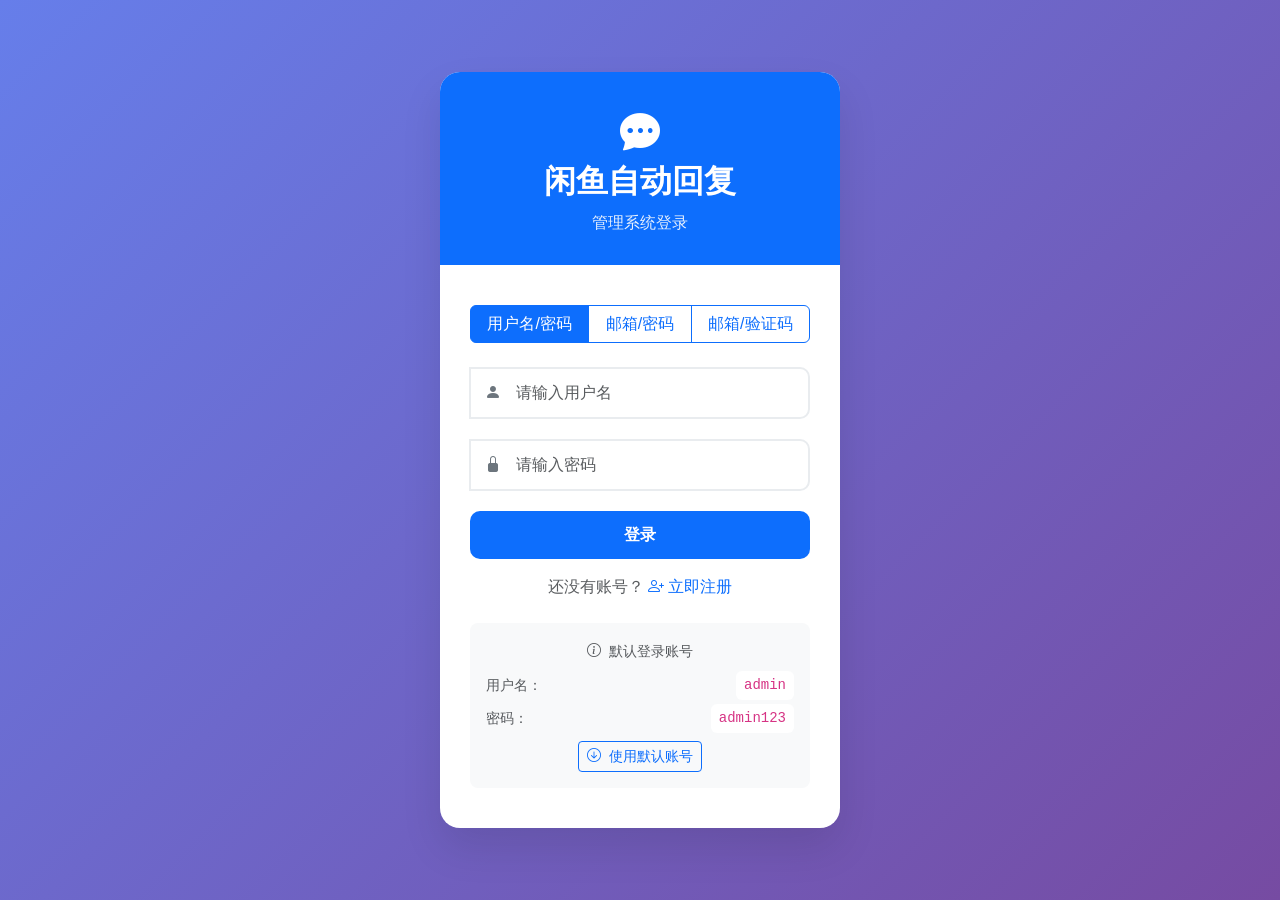
==== static/item_search.html @ 6a1c5aa9 "🎉 闲鱼超级助手 v2.1.0 - 多账号自动化管理工具 核心功能: - AI 智能回复 + 关键词精准匹配 + HTTP 回调 - 自动发货 / 自动确认 / 自动免邮 - 多账号同时在线，独立配置" ====
<!DOCTYPE html>
<html lang="zh-CN">
<head>
    <meta charset="UTF-8">
    <meta name="viewport" content="width=device-width, initial-scale=1.0">
    <title>商品搜索 - 闲鱼管理系统</title>
    <link href="/static/lib/bootstrap/bootstrap.min.css" rel="stylesheet">
    <link href="/static/lib/bootstrap-icons/bootstrap-icons.css" rel="stylesheet">
    <style>
        body {
            background-color: #f8f9fa;
        }
        .navbar {
            background: linear-gradient(135deg, #667eea 0%, #764ba2 100%);
        }
        .card {
            border: none;
            border-radius: 15px;
            box-shadow: 0 4px 6px rgba(0, 0, 0, 0.1);
            margin-bottom: 20px;
        }
        .search-form {
            background: white;
            padding: 30px;
            border-radius: 15px;
            margin-bottom: 30px;
        }
        .item-card {
            transition: transform 0.2s;
        }
        .item-card:hover {
            transform: translateY(-2px);
        }
        .item-image {
            width: 100%;
            height: 200px;
            object-fit: cover;
            border-radius: 10px;
        }
        .price {
            color: #e74c3c;
            font-weight: bold;
            font-size: 1.2em;
        }
        .seller-name {
            color: #6c757d;
            font-size: 0.9em;
        }
        .tags {
            margin-top: 10px;
        }
        .tag {
            background-color: #e9ecef;
            color: #495057;
            padding: 2px 8px;
            border-radius: 12px;
            font-size: 0.8em;
            margin-right: 5px;
            margin-bottom: 5px;
            display: inline-block;
        }
        .loading {
            text-align: center;
            padding: 50px;
        }
        .no-results {
            text-align: center;
            padding: 50px;
            color: #6c757d;
        }
        .pagination-container {
            display: flex;
            justify-content: center;
            margin-top: 30px;
        }
    </style>
</head>
<body>
    <!-- 导航栏 -->
    <nav class="navbar navbar-expand-lg navbar-dark">
        <div class="container">
            <a class="navbar-brand" href="/index.html">
                <i class="bi bi-search me-2"></i>
                商品搜索
            </a>
            <div class="navbar-nav ms-auto">
                <a class="nav-link" href="/index.html">
                    <i class="bi bi-house"></i> 返回主页
                </a>
            </div>
        </div>
    </nav>

    <div class="container mt-4">
        <!-- 加载提示 -->
        <div id="loadingAuth" class="text-center py-5">
            <div class="spinner-border text-primary" role="status">
                <span class="visually-hidden">验证登录状态...</span>
            </div>
            <p class="mt-3">正在验证登录状态...</p>
        </div>

        <!-- 主要内容（初始隐藏） -->
        <div id="mainContent" style="display: none;">
        <!-- 搜索表单 -->
        <div class="search-form">
            <h4 class="mb-4">
                <i class="bi bi-search me-2"></i>
                闲鱼商品搜索
            </h4>
            <div class="alert alert-info mb-4">
                <i class="bi bi-info-circle me-2"></i>
                <strong>功能说明：</strong>
                <ul class="mb-0 mt-2">
                    <li><strong>查询总页数：</strong>输入要获取的页数（1-20页），系统会一次性获取所有页面的数据</li>
                    <li><strong>每页显示：</strong>前端分页显示的每页商品数量</li>
                    <li><strong>数据来源：</strong>使用真实的闲鱼数据，通过浏览器自动化技术获取</li>
                </ul>
            </div>
            <form id="searchForm">
                <div class="row">
                    <div class="col-md-5">
                        <label for="keyword" class="form-label">搜索关键词</label>
                        <input type="text" class="form-control" id="keyword" placeholder="请输入商品关键词" required>
                    </div>
                    <div class="col-md-3">
                        <label for="totalPages" class="form-label">查询总页数</label>
                        <input type="number" class="form-control" id="totalPages" value="1" min="1" max="20" placeholder="输入页数">
                    </div>
                    <div class="col-md-2">
                        <label for="pageSize" class="form-label">每页显示</label>
                        <select class="form-select" id="pageSize">
                            <option value="10">10条</option>
                            <option value="20" selected>20条</option>
                            <option value="30">30条</option>
                        </select>
                    </div>
                    <div class="col-md-2">
                        <label class="form-label">&nbsp;</label>
                        <div class="d-grid">
                            <button type="submit" class="btn btn-primary">
                                <i class="bi bi-search me-2"></i>
                                搜索
                            </button>
                        </div>
                    </div>
                </div>
            </form>
        </div>

        <!-- 搜索结果统计 -->
        <div id="searchStats" class="alert alert-info" style="display: none;">
            <i class="bi bi-info-circle me-2"></i>
            <span id="statsText"></span>
        </div>

        <!-- 加载状态 -->
        <div id="loading" class="loading" style="display: none;">
            <div class="spinner-border text-primary" role="status">
                <span class="visually-hidden">搜索中...</span>
            </div>
            <p class="mt-3">正在搜索商品，请稍候...</p>
        </div>

        <!-- 搜索结果 -->
        <div id="searchResults" class="row">
            <!-- 商品卡片将在这里动态生成 -->
        </div>

        <!-- 无结果提示 -->
        <div id="noResults" class="no-results" style="display: none;">
            <i class="bi bi-search" style="font-size: 3em; color: #dee2e6;"></i>
            <h5 class="mt-3">没有找到相关商品</h5>
            <p class="text-muted">请尝试使用其他关键词搜索</p>
        </div>

        <!-- 分页 -->
        <div id="paginationContainer" class="pagination-container" style="display: none;">
            <nav>
                <ul class="pagination" id="pagination">
                    <!-- 分页按钮将在这里动态生成 -->
                </ul>
            </nav>
        </div>
    </div>

    <!-- 商品详情模态框 -->
    <div class="modal fade" id="itemDetailModal" tabindex="-1">
        <div class="modal-dialog modal-lg">
            <div class="modal-content">
                <div class="modal-header">
                    <h5 class="modal-title">
                        <i class="bi bi-box-seam me-2"></i>
                        商品详情
                    </h5>
                    <button type="button" class="btn-close" data-bs-dismiss="modal"></button>
                </div>
                <div class="modal-body" id="itemDetailContent">
                    <!-- 详情内容将在这里动态加载 -->
                </div>
                <div class="modal-footer">
                    <button type="button" class="btn btn-secondary" data-bs-dismiss="modal">关闭</button>
                </div>
            </div>
        </div>
    </div>
    </div> <!-- 结束 mainContent -->

    <script src="/static/lib/bootstrap/bootstrap.bundle.min.js"></script>
    <script>
        // 全局变量
        let currentPage = 1;
        let currentKeyword = '';
        let allItems = [];  // 存储所有获取的商品数据
        let currentPageSize = 20;  // 前端分页每页显示数量
        let totalResults = 0;
        let authToken = localStorage.getItem('auth_token');
        const apiBase = location.origin;

        // HTML转义函数（全局函数）
        function escapeHtml(text) {
            const div = document.createElement('div');
            div.textContent = text;
            return div.innerHTML;
        }

        // 显示商品详情（全局函数）
        async function showItemDetail(itemId) {
            try {
                const modal = new bootstrap.Modal(document.getElementById('itemDetailModal'));
                const content = document.getElementById('itemDetailContent');

                // 显示加载状态
                content.innerHTML = `
                    <div class="text-center">
                        <div class="spinner-border" role="status">
                            <span class="visually-hidden">加载中...</span>
                        </div>
                        <p class="mt-2">正在加载商品详情...</p>
                    </div>
                `;

                modal.show();

                // 调用API获取商品详情
                const headers = {};
                if (authToken) {
                    headers['Authorization'] = `Bearer ${authToken}`;
                }

                const response = await fetch(`${apiBase}/items/detail/${itemId}`, {
                    headers: headers
                });

                if (response.ok) {
                    const result = await response.json();
                    if (result.success && result.data) {
                        content.innerHTML = `
                            <div class="item-detail">
                                <h6>商品详情</h6>
                                <pre style="white-space: pre-wrap; font-family: inherit;">${escapeHtml(result.data)}</pre>
                            </div>
                        `;
                    } else {
                        content.innerHTML = `
                            <div class="alert alert-warning">
                                <i class="bi bi-exclamation-triangle me-2"></i>
                                ${escapeHtml(result.message || '获取商品详情失败')}
                            </div>
                        `;
                    }
                } else {
                    content.innerHTML = `
                        <div class="alert alert-danger">
                            <i class="bi bi-x-circle me-2"></i>
                            获取商品详情失败，请稍后重试
                        </div>
                    `;
                }
            } catch (error) {
                console.error('获取商品详情失败:', error);
                const content = document.getElementById('itemDetailContent');
                content.innerHTML = `
                    <div class="alert alert-danger">
                        <i class="bi bi-x-circle me-2"></i>
                        网络错误，请检查网络连接
                    </div>
                `;
            }
        }

        // 检查用户登录状态
        async function checkLoginStatus() {
            if (!authToken) {
                // 未登录，直接重定向到登录页面
                redirectToLogin();
                return false;
            }

            // 验证token是否有效
            try {
                const response = await fetch(`${apiBase}/verify`, {
                    method: 'GET',
                    headers: {
                        'Authorization': `Bearer ${authToken}`
                    }
                });

                if (response.ok) {
                    const result = await response.json();
                    if (result.authenticated) {
                        return true;
                    }
                }

                // token无效，清除并重定向
                localStorage.removeItem('auth_token');
                redirectToLogin();
                return false;

            } catch (error) {
                console.error('Token验证失败:', error);
                // 网络错误时也清除token并重定向
                localStorage.removeItem('auth_token');
                redirectToLogin();
                return false;
            }
        }

        // 重定向到登录页面
        function redirectToLogin() {
            // 保存当前页面URL，登录后可以返回
            const currentUrl = window.location.href;
            localStorage.setItem('redirectAfterLogin', currentUrl);

            // 立即重定向到登录页面
            window.location.href = 'login.html';
        }

        // 页面加载时立即检查登录状态
        (function() {
            // 在页面内容加载前就检查登录状态
            if (!authToken) {
                redirectToLogin();
                return;
            }
        })();

        // 页面加载完成后初始化
        document.addEventListener('DOMContentLoaded', async function() {
            // 异步检查登录状态（验证token有效性）
            const isLoggedIn = await checkLoginStatus();
            if (!isLoggedIn) {
                return;
            }

            // 隐藏加载提示，显示主要内容
            document.getElementById('loadingAuth').style.display = 'none';
            document.getElementById('mainContent').style.display = 'block';

            // 如果已登录，继续原有的初始化逻辑
            initializePage();
        });

        // 初始化页面
        function initializePage() {

        // 搜索表单提交
        const searchForm = document.getElementById('searchForm');

        if (searchForm) {
            searchForm.addEventListener('submit', function(e) {
            e.preventDefault();

            const keyword = document.getElementById('keyword').value.trim();
            const totalPages = parseInt(document.getElementById('totalPages').value);
            const pageSize = parseInt(document.getElementById('pageSize').value);

            if (!keyword) {
                alert('请输入搜索关键词');
                return;
            }

            if (isNaN(totalPages) || totalPages < 1 || totalPages > 20) {
                alert('请输入有效的页数（1-20页）');
                return;
            }

            currentKeyword = keyword;
            currentPageSize = pageSize;
            currentPage = 1;  // 重置到第一页

            searchAllPages(keyword, totalPages);
        });
        } else {
            console.error('找不到搜索表单元素！');
        }

        // 监听每页显示数量的变化
        const pageSizeSelect = document.getElementById('pageSize');
        if (pageSizeSelect) {
            pageSizeSelect.addEventListener('change', function() {
                const newPageSize = parseInt(this.value);

                // 如果已经有搜索结果，立即更新分页显示
                if (allItems.length > 0) {
                    currentPageSize = newPageSize;
                    currentPage = 1; // 重置到第一页
                    displayCurrentPage();
                    updateFrontendPagination();

                    // 更新统计信息
                    updateStatsDisplay();
                }
            });
        }

        // 检查是否有有效的cookies账户
        async function checkValidCookies() {
            try {
                const headers = {};
                if (authToken) {
                    headers['Authorization'] = `Bearer ${authToken}`;
                }

                const response = await fetch(`${apiBase}/cookies/check`, {
                    headers: headers
                });

                if (response.ok) {
                    const data = await response.json();
                    return data.hasValidCookies;
                } else {
                    return false;
                }
            } catch (error) {
                console.error('检查cookies失败:', error);
                return false;
            }
        }

        // 搜索多页商品数据
        async function searchAllPages(keyword, totalPages) {
            try {
                // 检查是否有有效的cookies账户
                const hasValidCookies = await checkValidCookies();
                if (!hasValidCookies) {
                    showErrorMessage('搜索失败：系统中不存在有效的账户信息。请先在Cookie管理中添加有效的闲鱼账户。');
                    return;
                }

                // 显示加载状态
                showLoading(true);
                hideResults();

                // 构建请求头
                const headers = {
                    'Content-Type': 'application/json'
                };

                // 如果有token则添加认证头
                if (authToken) {
                    headers['Authorization'] = `Bearer ${authToken}`;
                }

                const requestData = {
                    keyword: keyword,
                    total_pages: totalPages  // 传递总页数参数
                };

                console.log('发送多页搜索API请求:', {
                    url: `${apiBase}/items/search_multiple`,
                    method: 'POST',
                    headers: headers,
                    body: requestData
                });

                const response = await fetch(`${apiBase}/items/search_multiple`, {
                    method: 'POST',
                    headers: headers,
                    body: JSON.stringify(requestData)
                });

                console.log('API响应状态:', response.status);

                if (response.ok) {
                    const data = await response.json();
                    console.log('API返回的完整数据:', data);

                    if (data.success) {
                        allItems = data.data || [];
                        totalResults = allItems.length;

                        console.log('设置allItems:', allItems);
                        console.log('allItems长度:', allItems.length);
                        console.log('totalResults:', totalResults);

                        // 检查是否有错误信息
                        if (data.error) {
                            showErrorMessage(`搜索完成，但遇到问题: ${data.error}`);
                        }

                        console.log('调用displayPaginatedResults...');
                        displayPaginatedResults(data);
                        console.log('调用updateFrontendPagination...');
                        updateFrontendPagination();
                    } else {
                        console.error('API返回success=false:', data);
                        throw new Error(data.message || data.error || '搜索失败');
                    }
                } else {
                    const errorText = await response.text();
                    throw new Error(`服务器错误 (${response.status}): ${errorText}`);
                }
            } catch (error) {
                console.error('搜索失败:', error);
                showErrorMessage('搜索失败: ' + error.message);
            } finally {
                showLoading(false);
            }
        }

        // 搜索单页商品（保留原有功能）
        async function searchItems(page = 1) {
            console.log('searchItems函数被调用，参数:', { page, currentKeyword, currentPageSize });
            try {
                // 显示加载状态
                showLoading(true);
                hideResults();
                
                // 构建请求头
                const headers = {
                    'Content-Type': 'application/json'
                };

                // 如果有token则添加认证头
                if (authToken) {
                    headers['Authorization'] = `Bearer ${authToken}`;
                }

                const requestData = {
                    keyword: currentKeyword,
                    page: page,
                    page_size: 20  // 固定每页20条数据
                };

                console.log('发送API请求:', {
                    url: `${apiBase}/items/search`,
                    method: 'POST',
                    headers: headers,
                    body: requestData
                });

                const response = await fetch(`${apiBase}/items/search`, {
                    method: 'POST',
                    headers: headers,
                    body: JSON.stringify(requestData)
                });

                console.log('API响应状态:', response.status);

                if (response.ok) {
                    const data = await response.json();
                    if (data.success) {
                        displayResults(data);
                        currentPage = page;
                        totalResults = data.total;
                        updatePagination();
                    } else {
                        throw new Error(data.message || '搜索失败');
                    }
                } else {
                    throw new Error(`HTTP ${response.status}`);
                }
            } catch (error) {
                console.error('搜索失败:', error);
                showErrorMessage('搜索失败: ' + error.message);
            } finally {
                showLoading(false);
            }
        }

        // 显示/隐藏加载状态
        function showLoading(show) {
            document.getElementById('loading').style.display = show ? 'block' : 'none';
        }

        // 显示错误消息
        function showErrorMessage(message) {
            // 创建或更新错误提示
            let errorAlert = document.getElementById('errorAlert');
            if (!errorAlert) {
                errorAlert = document.createElement('div');
                errorAlert.id = 'errorAlert';
                errorAlert.className = 'alert alert-danger alert-dismissible fade show';
                errorAlert.innerHTML = `
                    <i class="bi bi-exclamation-triangle me-2"></i>
                    <span id="errorMessage"></span>
                    <button type="button" class="btn-close" data-bs-dismiss="alert"></button>
                `;

                // 插入到搜索表单后面
                const searchForm = document.querySelector('.search-form');
                searchForm.parentNode.insertBefore(errorAlert, searchForm.nextSibling);
            }

            document.getElementById('errorMessage').textContent = message;
            errorAlert.style.display = 'block';

            // 5秒后自动隐藏
            setTimeout(() => {
                if (errorAlert) {
                    errorAlert.style.display = 'none';
                }
            }, 5000);
        }

        // 隐藏结果
        function hideResults() {
            document.getElementById('searchResults').innerHTML = '';
            document.getElementById('searchStats').style.display = 'none';
            document.getElementById('noResults').style.display = 'none';
            document.getElementById('paginationContainer').style.display = 'none';
        }

        // 显示分页搜索结果
        function displayPaginatedResults(data) {
            console.log('displayPaginatedResults被调用，data:', data);

            // 显示统计信息
            const statsElement = document.getElementById('searchStats');
            const statsText = document.getElementById('statsText');

            console.log('statsElement:', statsElement);
            console.log('statsText:', statsText);

            // 检查数据来源
            let dataSource = '';
            if (data.is_real_data) {
                dataSource = ' [真实数据]';
                statsElement.className = 'alert alert-success';
            } else {
                dataSource = ' [数据获取异常]';
                statsElement.className = 'alert alert-danger';
            }

            statsElement.style.display = 'block';
            console.log('统计信息已显示');

            // 使用统一的统计信息更新函数
            console.log('调用updateStatsDisplay...');
            updateStatsDisplay();

            // 显示当前页的数据
            console.log('调用displayCurrentPage...');
            displayCurrentPage();
        }

        } // 结束 initializePage 函数

        // ========================= 全局函数 =========================

        // 显示当前页数据（全局函数）
        function displayCurrentPage() {
            console.log('displayCurrentPage被调用');
            console.log('allItems:', allItems);
            console.log('allItems.length:', allItems.length);
            console.log('currentPage:', currentPage);
            console.log('currentPageSize:', currentPageSize);

            const resultsContainer = document.getElementById('searchResults');
            console.log('resultsContainer:', resultsContainer);

            // 计算当前页的数据范围
            const startIndex = (currentPage - 1) * currentPageSize;
            const endIndex = startIndex + currentPageSize;
            const currentItems = allItems.slice(startIndex, endIndex);

            console.log('startIndex:', startIndex);
            console.log('endIndex:', endIndex);
            console.log('currentItems:', currentItems);
            console.log('currentItems.length:', currentItems.length);

            if (currentItems.length === 0) {
                console.log('没有数据，显示无结果提示');
                document.getElementById('noResults').style.display = 'block';
                resultsContainer.innerHTML = '';
                return;
            }

            document.getElementById('noResults').style.display = 'none';

            // 生成商品卡片
            console.log('生成商品卡片...');
            const cardsHtml = currentItems.map(item => createItemCard(item)).join('');
            console.log('生成的HTML长度:', cardsHtml.length);
            resultsContainer.innerHTML = cardsHtml;
            console.log('商品卡片已设置到容器中');
        }

        // 显示搜索结果（保留原有功能）
        function displayResults(data) {
            const resultsContainer = document.getElementById('searchResults');
            const items = data.data || [];

            // 显示统计信息
            const statsElement = document.getElementById('searchStats');
            const statsText = document.getElementById('statsText');

            // 检查数据来源
            let dataSource = '';
            if (data.is_real_data) {
                dataSource = ' [真实数据]';
                statsElement.className = 'alert alert-success';
            } else {
                dataSource = ' [数据获取异常]';
                statsElement.className = 'alert alert-danger';
            }

            statsText.textContent = `搜索"${data.keyword}"，第 ${data.page} 页结果，共显示 ${data.data.length} 个商品${dataSource}`;
            statsElement.style.display = 'block';

            if (items.length === 0) {
                document.getElementById('noResults').style.display = 'block';
                return;
            }

            // 生成商品卡片
            resultsContainer.innerHTML = items.map(item => createItemCard(item)).join('');
        }









        // 更新分页提示（保留原有功能）
        function updatePagination() {
            const paginationContainer = document.getElementById('paginationContainer');
            const pagination = document.getElementById('pagination');

            // 显示页码选择提示
            paginationContainer.style.display = 'block';

            let paginationHtml = `
                <li class="page-item disabled">
                    <span class="page-link">
                        <i class="bi bi-info-circle me-2"></i>
                        要查看其他页面，请在上方选择页码后重新搜索
                    </span>
                </li>
            `;

            pagination.innerHTML = paginationHtml;
        } // 结束 initializePage 函数

        // ========================= 全局函数 =========================

        // 跳转到指定页（全局函数，供分页按钮调用）
        function goToPage(page) {
            currentPage = page;
            displayCurrentPage();
            updateFrontendPagination();

            // 更新统计信息
            updateStatsDisplay();

            // 滚动到页面顶部
            window.scrollTo({ top: 0, behavior: 'smooth' });
        }

        // 更新统计信息显示（全局函数）
        function updateStatsDisplay() {
            const statsText = document.getElementById('statsText');
            let dataSource = '';

            if (allItems.length > 0) {
                dataSource = ' [真实数据]';
            }

            const totalPages = Math.ceil(allItems.length / currentPageSize);
            statsText.textContent = `搜索"${currentKeyword}"，共获取 ${allItems.length} 个商品${dataSource}，当前显示第 ${currentPage}/${totalPages} 页（每页${currentPageSize}条）`;
        }

        // 更新前端分页（全局函数）
        function updateFrontendPagination() {
            const totalPages = Math.ceil(allItems.length / currentPageSize);
            const paginationContainer = document.getElementById('paginationContainer');
            const pagination = document.getElementById('pagination');

            if (totalPages <= 1) {
                paginationContainer.style.display = 'none';
                return;
            }

            paginationContainer.style.display = 'block';

            let paginationHtml = '';

            // 上一页
            if (currentPage > 1) {
                paginationHtml += `<li class="page-item"><a class="page-link" href="#" onclick="goToPage(${currentPage - 1}); return false;">上一页</a></li>`;
            }

            // 页码显示逻辑
            if (totalPages <= 7) {
                // 如果总页数不超过7页，显示所有页码
                for (let i = 1; i <= totalPages; i++) {
                    const active = i === currentPage ? 'active' : '';
                    paginationHtml += `<li class="page-item ${active}"><a class="page-link" href="#" onclick="goToPage(${i}); return false;">${i}</a></li>`;
                }
            } else {
                // 如果总页数超过7页，使用省略号显示
                if (currentPage <= 4) {
                    // 当前页在前面，显示 1 2 3 4 5 ... 最后页
                    for (let i = 1; i <= 5; i++) {
                        const active = i === currentPage ? 'active' : '';
                        paginationHtml += `<li class="page-item ${active}"><a class="page-link" href="#" onclick="goToPage(${i}); return false;">${i}</a></li>`;
                    }
                    paginationHtml += `<li class="page-item disabled"><span class="page-link">...</span></li>`;
                    paginationHtml += `<li class="page-item"><a class="page-link" href="#" onclick="goToPage(${totalPages}); return false;">${totalPages}</a></li>`;
                } else if (currentPage >= totalPages - 3) {
                    // 当前页在后面，显示 1 ... 倒数5页
                    paginationHtml += `<li class="page-item"><a class="page-link" href="#" onclick="goToPage(1); return false;">1</a></li>`;
                    paginationHtml += `<li class="page-item disabled"><span class="page-link">...</span></li>`;
                    for (let i = totalPages - 4; i <= totalPages; i++) {
                        const active = i === currentPage ? 'active' : '';
                        paginationHtml += `<li class="page-item ${active}"><a class="page-link" href="#" onclick="goToPage(${i}); return false;">${i}</a></li>`;
                    }
                } else {
                    // 当前页在中间，显示 1 ... 当前页前后2页 ... 最后页
                    paginationHtml += `<li class="page-item"><a class="page-link" href="#" onclick="goToPage(1); return false;">1</a></li>`;
                    paginationHtml += `<li class="page-item disabled"><span class="page-link">...</span></li>`;
                    for (let i = currentPage - 2; i <= currentPage + 2; i++) {
                        const active = i === currentPage ? 'active' : '';
                        paginationHtml += `<li class="page-item ${active}"><a class="page-link" href="#" onclick="goToPage(${i}); return false;">${i}</a></li>`;
                    }
                    paginationHtml += `<li class="page-item disabled"><span class="page-link">...</span></li>`;
                    paginationHtml += `<li class="page-item"><a class="page-link" href="#" onclick="goToPage(${totalPages}); return false;">${totalPages}</a></li>`;
                }
            }

            // 下一页
            if (currentPage < totalPages) {
                paginationHtml += `<li class="page-item"><a class="page-link" href="#" onclick="goToPage(${currentPage + 1}); return false;">下一页</a></li>`;
            }

            pagination.innerHTML = paginationHtml;
        }

        // 创建商品卡片HTML（全局函数）
        function createItemCard(item) {
            console.log('createItemCard被调用，item数据:', item);
            console.log('item的所有字段:', Object.keys(item));

            const tags = item.tags ? item.tags.map(tag => `<span class="tag">${escapeHtml(tag)}</span>`).join('') : '';
            const imageUrl = item.main_image || 'https://via.placeholder.com/200x200?text=暂无图片';
            const wantCount = item.want_count || 0;

            console.log('处理后的数据:', {
                title: item.title,
                price: item.price,
                seller_name: item.seller_name,
                imageUrl: imageUrl,
                wantCount: wantCount
            });

            return `
                <div class="col-md-6 col-lg-4 col-xl-3 mb-4">
                    <div class="card item-card h-100">
                        <img src="${escapeHtml(imageUrl)}" class="item-image" alt="${escapeHtml(item.title)}" onerror="this.src='https://via.placeholder.com/200x200?text=图片加载失败'">
                        <div class="card-body d-flex flex-column">
                            <h6 class="card-title" title="${escapeHtml(item.title)}">${escapeHtml(item.title.length > 50 ? item.title.substring(0, 50) + '...' : item.title)}</h6>
                            <div class="price mb-2">${escapeHtml(item.price)}</div>
                            <div class="seller-name mb-2">
                                <i class="bi bi-person me-1"></i>
                                ${escapeHtml(item.seller_name)}
                            </div>
                            ${wantCount > 0 ? `<div class="want-count mb-2">
                                <i class="bi bi-heart-fill me-1" style="color: #ff6b6b;"></i>
                                <span class="badge bg-danger">${wantCount}人想要</span>
                            </div>` : ''}
                            ${item.publish_time ? `<div class="text-muted small mb-2">
                                <i class="bi bi-clock me-1"></i>
                                ${escapeHtml(item.publish_time)}
                            </div>` : ''}
                            <div class="tags mb-3">${tags}</div>
                            <div class="mt-auto">
                                <div class="btn-group w-100" role="group">
                                    <a href="${escapeHtml(item.item_url)}" target="_blank" class="btn btn-outline-primary btn-sm">
                                        <i class="bi bi-link-45deg me-1"></i>
                                        查看商品
                                    </a>
                                    <button class="btn btn-outline-info btn-sm" onclick="showItemDetail('${escapeHtml(item.item_id)}')">
                                        <i class="bi bi-info-circle me-1"></i>
                                        详情
                                    </button>
                                </div>
                            </div>
                        </div>
                    </div>
                </div>
            `;
        }

        // 显示商品详情（全局函数）
        function showItemDetail(itemId) {
            // 查找对应的商品数据
            const item = allItems.find(i => i.item_id === itemId);
            if (!item) {
                alert('商品信息不存在');
                return;
            }

            // 填充模态框内容
            const modalBody = document.querySelector('#itemDetailModal .modal-body');
            modalBody.innerHTML = `
                <div class="row">
                    <div class="col-md-6">
                        <img src="${escapeHtml(item.main_image || 'https://via.placeholder.com/400x400?text=暂无图片')}"
                             class="img-fluid rounded" alt="${escapeHtml(item.title)}"
                             onerror="this.src='https://via.placeholder.com/400x400?text=图片加载失败'">
                    </div>
                    <div class="col-md-6">
                        <h5>${escapeHtml(item.title)}</h5>
                        <p class="text-primary fs-4 fw-bold">${escapeHtml(item.price)}</p>
                        <p><strong>卖家：</strong>${escapeHtml(item.seller_name)}</p>
                        ${item.want_count ? `<p><strong>想要人数：</strong>${item.want_count}人</p>` : ''}
                        ${item.publish_time ? `<p><strong>发布时间：</strong>${escapeHtml(item.publish_time)}</p>` : ''}
                        ${item.tags && item.tags.length > 0 ? `
                            <p><strong>标签：</strong></p>
                            <div class="mb-3">
                                ${item.tags.map(tag => `<span class="badge bg-secondary me-1">${escapeHtml(tag)}</span>`).join('')}
                            </div>
                        ` : ''}
                        <p><strong>商品链接：</strong></p>
                        <a href="${escapeHtml(item.item_url)}" target="_blank" class="btn btn-primary">
                            <i class="bi bi-link-45deg me-1"></i>
                            在闲鱼中查看
                        </a>
                    </div>
                </div>
            `;

            // 显示模态框
            const modal = new bootstrap.Modal(document.getElementById('itemDetailModal'));
            modal.show();
        }
    </script>
</body>
</html>
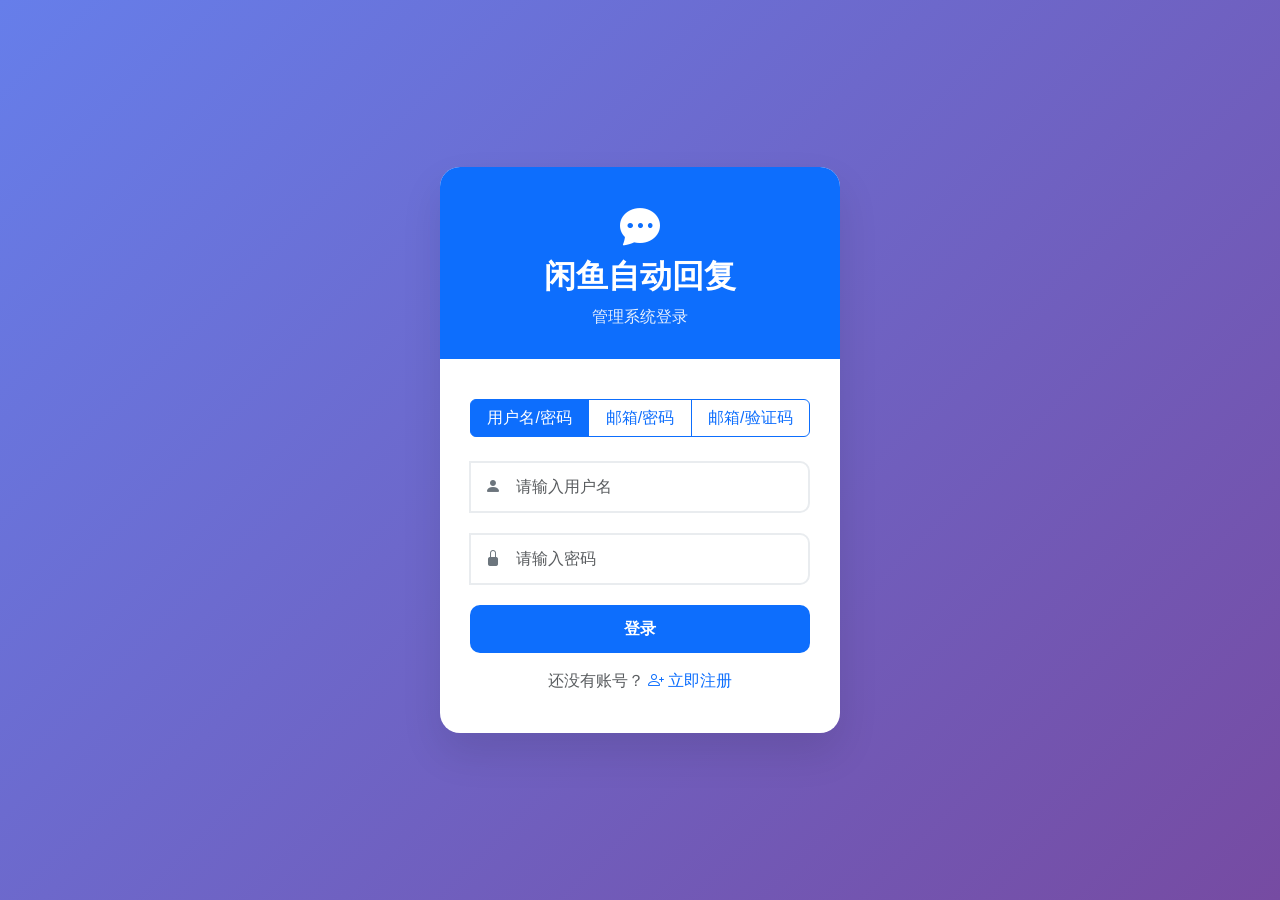
==== commit 7c7125d0: "feat: 订单管理增强 - 发货状态跟踪、重新发货、买家昵称显示 主要更新: - 订单发货状态跟踪 (pending/delivered/failed) - 所有订单支持重新发货按钮 - 买家昵称自" ====
--- a/static/item_search.html
+++ b/static/item_search.html
@@ -3,7 +3,7 @@
 <head>
     <meta charset="UTF-8">
     <meta name="viewport" content="width=device-width, initial-scale=1.0">
-    <title>商品搜索 - 闲鱼管理系统</title>
+    <title>一键转卖 - 闲鱼管理系统</title>
     <link href="/static/lib/bootstrap/bootstrap.min.css" rel="stylesheet">
     <link href="/static/lib/bootstrap-icons/bootstrap-icons.css" rel="stylesheet">
     <style>
@@ -81,7 +81,7 @@
         <div class="container">
             <a class="navbar-brand" href="/index.html">
                 <i class="bi bi-search me-2"></i>
-                商品搜索
+                一键转卖
             </a>
             <div class="navbar-nav ms-auto">
                 <a class="nav-link" href="/index.html">
@@ -104,10 +104,22 @@
         <div id="mainContent" style="display: none;">
         <!-- 搜索表单 -->
         <div class="search-form">
-            <h4 class="mb-4">
-                <i class="bi bi-search me-2"></i>
-                闲鱼商品搜索
-            </h4>
+            <div class="d-flex justify-content-between align-items-center mb-4">
+                <h4 class="mb-0">
+                    <i class="bi bi-search me-2"></i>
+                    一键转卖
+                </h4>
+                <div>
+                    <button type="button" class="btn btn-outline-success btn-sm me-2" onclick="showAgisoAccountManager()">
+                        <i class="bi bi-person-gear me-1"></i>
+                        阿奇索账户
+                    </button>
+                    <button type="button" class="btn btn-outline-info btn-sm" onclick="showResellRecords()">
+                        <i class="bi bi-clock-history me-1"></i>
+                        转卖记录
+                    </button>
+                </div>
+            </div>
             <div class="alert alert-info mb-4">
                 <i class="bi bi-info-circle me-2"></i>
                 <strong>功能说明：</strong>
@@ -115,6 +127,7 @@
                     <li><strong>查询总页数：</strong>输入要获取的页数（1-20页），系统会一次性获取所有页面的数据</li>
                     <li><strong>每页显示：</strong>前端分页显示的每页商品数量</li>
                     <li><strong>数据来源：</strong>使用真实的闲鱼数据，通过浏览器自动化技术获取</li>
+                    <li><strong>一键转卖：</strong>搜索商品后，点击"转卖"按钮可将商品发布到阿奇索平台</li>
                 </ul>
             </div>
             <form id="searchForm">
@@ -204,6 +217,197 @@
             </div>
         </div>
     </div>
+
+    <!-- 转卖配置模态框 -->
+    <div class="modal fade" id="resellModal" tabindex="-1">
+        <div class="modal-dialog">
+            <div class="modal-content">
+                <div class="modal-header">
+                    <h5 class="modal-title">
+                        <i class="bi bi-shop me-2"></i>
+                        转卖到阿奇索
+                    </h5>
+                    <button type="button" class="btn-close" data-bs-dismiss="modal"></button>
+                </div>
+                <div class="modal-body">
+                    <!-- 商品预览 -->
+                    <div class="card mb-3">
+                        <div class="card-body">
+                            <div class="d-flex">
+                                <img id="resellItemImg" src="" class="me-3" style="width: 80px; height: 80px; object-fit: cover; border-radius: 8px;">
+                                <div>
+                                    <h6 id="resellItemTitle" class="mb-1"></h6>
+                                    <p class="text-primary fw-bold mb-0" id="resellItemPrice"></p>
+                                </div>
+                            </div>
+                        </div>
+                    </div>
+
+                    <!-- 阿奇索账户选择 -->
+                    <div class="mb-3">
+                        <label class="form-label">阿奇索账户 <span class="text-danger">*</span></label>
+                        <select class="form-select" id="resellAgisoAccount">
+                            <option value="">请选择阿奇索账户</option>
+                        </select>
+                        <div class="form-text">
+                            <a href="#" onclick="showAgisoAccountManager(); return false;">管理阿奇索账户</a>
+                        </div>
+                    </div>
+
+                    <!-- 转卖价格 -->
+                    <div class="mb-3">
+                        <label class="form-label">转卖价格 <span class="text-danger">*</span></label>
+                        <div class="input-group">
+                            <span class="input-group-text">¥</span>
+                            <input type="text" class="form-control" id="resellPrice" placeholder="请输入转卖价格">
+                        </div>
+                    </div>
+
+                    <!-- 库存数量 -->
+                    <div class="mb-3">
+                        <label class="form-label">库存数量</label>
+                        <input type="number" class="form-control" id="resellStock" value="1" min="1">
+                    </div>
+
+                    <!-- 商品描述 -->
+                    <div class="mb-3">
+                        <label class="form-label">商品描述</label>
+                        <textarea class="form-control" id="resellDescription" rows="3" placeholder="留空将使用原标题"></textarea>
+                    </div>
+                </div>
+                <div class="modal-footer">
+                    <button type="button" class="btn btn-secondary" data-bs-dismiss="modal">取消</button>
+                    <button type="button" class="btn btn-primary" onclick="confirmResell()" id="resellConfirmBtn">
+                        <i class="bi bi-shop me-1"></i>
+                        确认转卖
+                    </button>
+                </div>
+            </div>
+        </div>
+    </div>
+
+    <!-- 阿奇索账户管理模态框 -->
+    <div class="modal fade" id="agisoAccountModal" tabindex="-1">
+        <div class="modal-dialog modal-lg">
+            <div class="modal-content">
+                <div class="modal-header">
+                    <h5 class="modal-title">
+                        <i class="bi bi-person-gear me-2"></i>
+                        阿奇索账户管理
+                    </h5>
+                    <button type="button" class="btn-close" data-bs-dismiss="modal"></button>
+                </div>
+                <div class="modal-body">
+                    <!-- 获取指引 -->
+                    <div class="alert alert-primary mb-4">
+                        <h6 class="alert-heading mb-3">
+                            <i class="bi bi-info-circle me-2"></i>
+                            如何获取阿奇索 Cookie 和 Authorization？
+                        </h6>
+                        <ol class="mb-0" style="font-size: 0.9em;">
+                            <li class="mb-2">
+                                <strong>打开阿奇索官网</strong>
+                                <br>
+                                <a href="https://aldsidle.agiso.com/" target="_blank" class="text-decoration-none">
+                                    <i class="bi bi-box-arrow-up-right me-1"></i>https://aldsidle.agiso.com/
+                                </a>
+                            </li>
+                            <li class="mb-2">
+                                <strong>登录你的阿奇索账号</strong>
+                                <br>
+                                <span class="text-muted">如果还没使用过阿奇索，需要先用闲鱼账号进行产品绑定授权</span>
+                            </li>
+                            <li class="mb-2">
+                                <strong>打开浏览器开发者工具</strong>
+                                <br>
+                                <span class="text-muted">按 <code>F12</code> 键，或右键页面选择"检查"</span>
+                            </li>
+                            <li class="mb-2">
+                                <strong>找到网络请求</strong>
+                                <br>
+                                <span class="text-muted">选择"网络(Network)"标签，在过滤框中输入 <code>GetUserInfo</code></span>
+                            </li>
+                            <li class="mb-2">
+                                <strong>刷新页面并复制数据</strong>
+                                <br>
+                                <span class="text-muted">刷新网页，点击获取到的请求，在右侧"请求标头"中找到并复制：</span>
+                                <ul class="mt-1 mb-0">
+                                    <li><code>Cookie</code> 字段的完整内容</li>
+                                    <li><code>Authorization</code> 字段的完整内容</li>
+                                </ul>
+                            </li>
+                        </ol>
+                    </div>
+
+                    <!-- 添加账户表单 -->
+                    <div class="card mb-3">
+                        <div class="card-header">
+                            <i class="bi bi-plus-circle me-2"></i>
+                            添加新账户
+                        </div>
+                        <div class="card-body">
+                            <div class="mb-3">
+                                <label class="form-label">账户名称</label>
+                                <input type="text" class="form-control" id="agisoAccountName" placeholder="例如：我的阿奇索账户">
+                            </div>
+                            <div class="mb-3">
+                                <label class="form-label">Cookie</label>
+                                <textarea class="form-control" id="agisoAccountCookie" rows="3" placeholder="粘贴从浏览器获取的Cookie内容"></textarea>
+                            </div>
+                            <div class="mb-3">
+                                <label class="form-label">Authorization</label>
+                                <input type="text" class="form-control" id="agisoAccountAuth" placeholder="粘贴从浏览器获取的Authorization内容">
+                            </div>
+                            <button type="button" class="btn btn-primary" onclick="addAgisoAccount()">
+                                <i class="bi bi-plus-lg me-1"></i>
+                                添加账户
+                            </button>
+                        </div>
+                    </div>
+
+                    <!-- 账户列表 -->
+                    <div class="card">
+                        <div class="card-header">
+                            <i class="bi bi-list-ul me-2"></i>
+                            已有账户
+                        </div>
+                        <div class="card-body">
+                            <div id="agisoAccountList">
+                                <!-- 账户列表将在这里动态加载 -->
+                            </div>
+                        </div>
+                    </div>
+                </div>
+                <div class="modal-footer">
+                    <button type="button" class="btn btn-secondary" data-bs-dismiss="modal">关闭</button>
+                </div>
+            </div>
+        </div>
+    </div>
+
+    <!-- 转卖记录模态框 -->
+    <div class="modal fade" id="resellRecordsModal" tabindex="-1">
+        <div class="modal-dialog modal-xl">
+            <div class="modal-content">
+                <div class="modal-header">
+                    <h5 class="modal-title">
+                        <i class="bi bi-clock-history me-2"></i>
+                        转卖记录
+                    </h5>
+                    <button type="button" class="btn-close" data-bs-dismiss="modal"></button>
+                </div>
+                <div class="modal-body">
+                    <div id="resellRecordsList">
+                        <!-- 转卖记录将在这里动态加载 -->
+                    </div>
+                </div>
+                <div class="modal-footer">
+                    <button type="button" class="btn btn-secondary" data-bs-dismiss="modal">关闭</button>
+                </div>
+            </div>
+        </div>
+    </div>
+
     </div> <!-- 结束 mainContent -->
 
     <script src="/static/lib/bootstrap/bootstrap.bundle.min.js"></script>
@@ -898,6 +1102,10 @@
                                         <i class="bi bi-info-circle me-1"></i>
                                         详情
                                     </button>
+                                    <button class="btn btn-outline-success btn-sm" onclick='openResellModal(${JSON.stringify(item).replace(/'/g, "&#39;")})'>
+                                        <i class="bi bi-shop me-1"></i>
+                                        转卖
+                                    </button>
                                 </div>
                             </div>
                         </div>
@@ -949,6 +1157,347 @@
             const modal = new bootstrap.Modal(document.getElementById('itemDetailModal'));
             modal.show();
         }
+
+        // ========================= 转卖功能 =========================
+        
+        let currentResellItem = null;  // 当前要转卖的商品
+
+        // 打开转卖弹窗
+        function openResellModal(item) {
+            currentResellItem = item;
+            
+            // 填充商品信息
+            document.getElementById('resellItemTitle').textContent = item.title || '未知商品';
+            document.getElementById('resellItemPrice').textContent = item.price || '¥0';
+            
+            const img = document.getElementById('resellItemImg');
+            img.src = item.main_image || 'https://via.placeholder.com/80x80?text=暂无图片';
+            img.onerror = function() { this.src = 'https://via.placeholder.com/80x80?text=图片加载失败'; };
+            
+            // 预填价格（去掉¥符号）
+            const priceStr = (item.price || '').replace('¥', '').trim();
+            document.getElementById('resellPrice').value = priceStr;
+            
+            // 清空描述
+            document.getElementById('resellDescription').value = '';
+            document.getElementById('resellStock').value = '1';
+            
+            // 加载阿奇索账户列表
+            loadAgisoAccountsForResell();
+            
+            // 显示弹窗
+            const modal = new bootstrap.Modal(document.getElementById('resellModal'));
+            modal.show();
+        }
+
+        // 加载阿奇索账户列表（用于转卖弹窗）
+        async function loadAgisoAccountsForResell() {
+            const select = document.getElementById('resellAgisoAccount');
+            select.innerHTML = '<option value="">加载中...</option>';
+            
+            try {
+                const headers = {};
+                if (authToken) {
+                    headers['Authorization'] = `Bearer ${authToken}`;
+                }
+                
+                const response = await fetch(`${apiBase}/agiso/accounts`, { headers });
+                const result = await response.json();
+                
+                if (result.success && result.data && result.data.length > 0) {
+                    select.innerHTML = '<option value="">请选择阿奇索账户</option>';
+                    result.data.forEach(account => {
+                        const option = document.createElement('option');
+                        option.value = account.id;
+                        option.textContent = account.name;
+                        select.appendChild(option);
+                    });
+                } else {
+                    select.innerHTML = '<option value="">暂无账户，请先添加</option>';
+                }
+            } catch (error) {
+                console.error('加载阿奇索账户失败:', error);
+                select.innerHTML = '<option value="">加载失败</option>';
+            }
+        }
+
+        // 确认转卖
+        async function confirmResell() {
+            if (!currentResellItem) {
+                alert('商品信息丢失，请重试');
+                return;
+            }
+            
+            const accountId = document.getElementById('resellAgisoAccount').value;
+            const price = document.getElementById('resellPrice').value.trim();
+            const stock = parseInt(document.getElementById('resellStock').value) || 1;
+            const description = document.getElementById('resellDescription').value.trim();
+            
+            if (!accountId) {
+                alert('请选择阿奇索账户');
+                return;
+            }
+            
+            if (!price) {
+                alert('请输入转卖价格');
+                return;
+            }
+            
+            // 禁用按钮，显示加载状态
+            const confirmBtn = document.getElementById('resellConfirmBtn');
+            const originalText = confirmBtn.innerHTML;
+            confirmBtn.disabled = true;
+            confirmBtn.innerHTML = '<span class="spinner-border spinner-border-sm me-1"></span>发布中...';
+            
+            try {
+                const headers = {
+                    'Content-Type': 'application/json'
+                };
+                if (authToken) {
+                    headers['Authorization'] = `Bearer ${authToken}`;
+                }
+                
+                const requestData = {
+                    agiso_account_id: parseInt(accountId),
+                    source_item: currentResellItem,
+                    resell_price: price,
+                    stock: stock,
+                    description: description || currentResellItem.title || ''
+                };
+                
+                const response = await fetch(`${apiBase}/resell/publish`, {
+                    method: 'POST',
+                    headers: headers,
+                    body: JSON.stringify(requestData)
+                });
+                
+                const result = await response.json();
+                
+                if (result.success) {
+                    alert('转卖成功！');
+                    // 关闭弹窗
+                    const modal = bootstrap.Modal.getInstance(document.getElementById('resellModal'));
+                    modal.hide();
+                } else {
+                    alert('转卖失败: ' + (result.message || '未知错误'));
+                }
+            } catch (error) {
+                console.error('转卖请求失败:', error);
+                alert('转卖请求失败: ' + error.message);
+            } finally {
+                // 恢复按钮状态
+                confirmBtn.disabled = false;
+                confirmBtn.innerHTML = originalText;
+            }
+        }
+
+        // 显示阿奇索账户管理弹窗
+        function showAgisoAccountManager() {
+            // 关闭转卖弹窗
+            const resellModal = bootstrap.Modal.getInstance(document.getElementById('resellModal'));
+            if (resellModal) resellModal.hide();
+            
+            // 加载账户列表
+            loadAgisoAccounts();
+            
+            // 显示管理弹窗
+            const modal = new bootstrap.Modal(document.getElementById('agisoAccountModal'));
+            modal.show();
+        }
+
+        // 加载阿奇索账户列表
+        async function loadAgisoAccounts() {
+            const listDiv = document.getElementById('agisoAccountList');
+            listDiv.innerHTML = '<div class="text-center"><div class="spinner-border spinner-border-sm"></div> 加载中...</div>';
+            
+            try {
+                const headers = {};
+                if (authToken) {
+                    headers['Authorization'] = `Bearer ${authToken}`;
+                }
+                
+                const response = await fetch(`${apiBase}/agiso/accounts`, { headers });
+                const result = await response.json();
+                
+                if (result.success && result.data && result.data.length > 0) {
+                    let html = '<div class="table-responsive"><table class="table table-hover">';
+                    html += '<thead><tr><th>名称</th><th>Cookie</th><th>Authorization</th><th>状态</th><th>操作</th></tr></thead>';
+                    html += '<tbody>';
+                    
+                    result.data.forEach(account => {
+                        html += `
+                            <tr>
+                                <td>${escapeHtml(account.name)}</td>
+                                <td><code>${escapeHtml(account.cookie || '')}</code></td>
+                                <td><code>${escapeHtml(account.authorization || '')}</code></td>
+                                <td><span class="badge bg-success">有效</span></td>
+                                <td>
+                                    <button class="btn btn-outline-danger btn-sm" onclick="deleteAgisoAccount(${account.id})">
+                                        <i class="bi bi-trash"></i>
+                                    </button>
+                                </td>
+                            </tr>
+                        `;
+                    });
+                    
+                    html += '</tbody></table></div>';
+                    listDiv.innerHTML = html;
+                } else {
+                    listDiv.innerHTML = '<div class="text-muted text-center py-3">暂无阿奇索账户，请添加</div>';
+                }
+            } catch (error) {
+                console.error('加载阿奇索账户失败:', error);
+                listDiv.innerHTML = '<div class="text-danger text-center py-3">加载失败</div>';
+            }
+        }
+
+        // 添加阿奇索账户
+        async function addAgisoAccount() {
+            const name = document.getElementById('agisoAccountName').value.trim();
+            const cookie = document.getElementById('agisoAccountCookie').value.trim();
+            const authorization = document.getElementById('agisoAccountAuth').value.trim();
+            
+            if (!name) {
+                alert('请输入账户名称');
+                return;
+            }
+            
+            if (!cookie) {
+                alert('请输入Cookie');
+                return;
+            }
+            
+            if (!authorization) {
+                alert('请输入Authorization');
+                return;
+            }
+            
+            try {
+                const headers = {
+                    'Content-Type': 'application/json'
+                };
+                if (authToken) {
+                    headers['Authorization'] = `Bearer ${authToken}`;
+                }
+                
+                const response = await fetch(`${apiBase}/agiso/accounts`, {
+                    method: 'POST',
+                    headers: headers,
+                    body: JSON.stringify({ name, cookie, authorization })
+                });
+                
+                const result = await response.json();
+                
+                if (result.success) {
+                    alert('添加成功');
+                    // 清空表单
+                    document.getElementById('agisoAccountName').value = '';
+                    document.getElementById('agisoAccountCookie').value = '';
+                    document.getElementById('agisoAccountAuth').value = '';
+                    // 重新加载列表
+                    loadAgisoAccounts();
+                } else {
+                    alert('添加失败: ' + (result.message || '未知错误'));
+                }
+            } catch (error) {
+                console.error('添加阿奇索账户失败:', error);
+                alert('添加失败: ' + error.message);
+            }
+        }
+
+        // 删除阿奇索账户
+        async function deleteAgisoAccount(accountId) {
+            if (!confirm('确定要删除这个账户吗？')) {
+                return;
+            }
+            
+            try {
+                const headers = {};
+                if (authToken) {
+                    headers['Authorization'] = `Bearer ${authToken}`;
+                }
+                
+                const response = await fetch(`${apiBase}/agiso/accounts/${accountId}`, {
+                    method: 'DELETE',
+                    headers: headers
+                });
+                
+                const result = await response.json();
+                
+                if (result.success) {
+                    alert('删除成功');
+                    loadAgisoAccounts();
+                } else {
+                    alert('删除失败: ' + (result.message || '未知错误'));
+                }
+            } catch (error) {
+                console.error('删除阿奇索账户失败:', error);
+                alert('删除失败: ' + error.message);
+            }
+        }
+
+        // 显示转卖记录
+        function showResellRecords() {
+            loadResellRecords();
+            const modal = new bootstrap.Modal(document.getElementById('resellRecordsModal'));
+            modal.show();
+        }
+
+        // 加载转卖记录
+        async function loadResellRecords() {
+            const listDiv = document.getElementById('resellRecordsList');
+            listDiv.innerHTML = '<div class="text-center"><div class="spinner-border spinner-border-sm"></div> 加载中...</div>';
+            
+            try {
+                const headers = {};
+                if (authToken) {
+                    headers['Authorization'] = `Bearer ${authToken}`;
+                }
+                
+                const response = await fetch(`${apiBase}/resell/records`, { headers });
+                const result = await response.json();
+                
+                if (result.success && result.data && result.data.length > 0) {
+                    let html = '<div class="table-responsive"><table class="table table-hover">';
+                    html += '<thead><tr><th>商品名称</th><th>原价</th><th>转卖价</th><th>状态</th><th>时间</th></tr></thead>';
+                    html += '<tbody>';
+                    
+                    result.data.forEach(record => {
+                        const statusClass = {
+                            'pending': 'warning',
+                            'processing': 'info',
+                            'success': 'success',
+                            'failed': 'danger'
+                        }[record.status] || 'secondary';
+                        
+                        const statusText = {
+                            'pending': '待处理',
+                            'processing': '处理中',
+                            'success': '成功',
+                            'failed': '失败'
+                        }[record.status] || record.status;
+                        
+                        html += `
+                            <tr>
+                                <td>${escapeHtml(record.source_title || '-')}</td>
+                                <td>${escapeHtml(record.source_price || '-')}</td>
+                                <td>${escapeHtml(record.resell_price || '-')}</td>
+                                <td><span class="badge bg-${statusClass}">${statusText}</span></td>
+                                <td>${escapeHtml(record.created_at || '-')}</td>
+                            </tr>
+                        `;
+                    });
+                    
+                    html += '</tbody></table></div>';
+                    listDiv.innerHTML = html;
+                } else {
+                    listDiv.innerHTML = '<div class="text-muted text-center py-3">暂无转卖记录</div>';
+                }
+            } catch (error) {
+                console.error('加载转卖记录失败:', error);
+                listDiv.innerHTML = '<div class="text-danger text-center py-3">加载失败</div>';
+            }
+        }
     </script>
 </body>
 </html>
